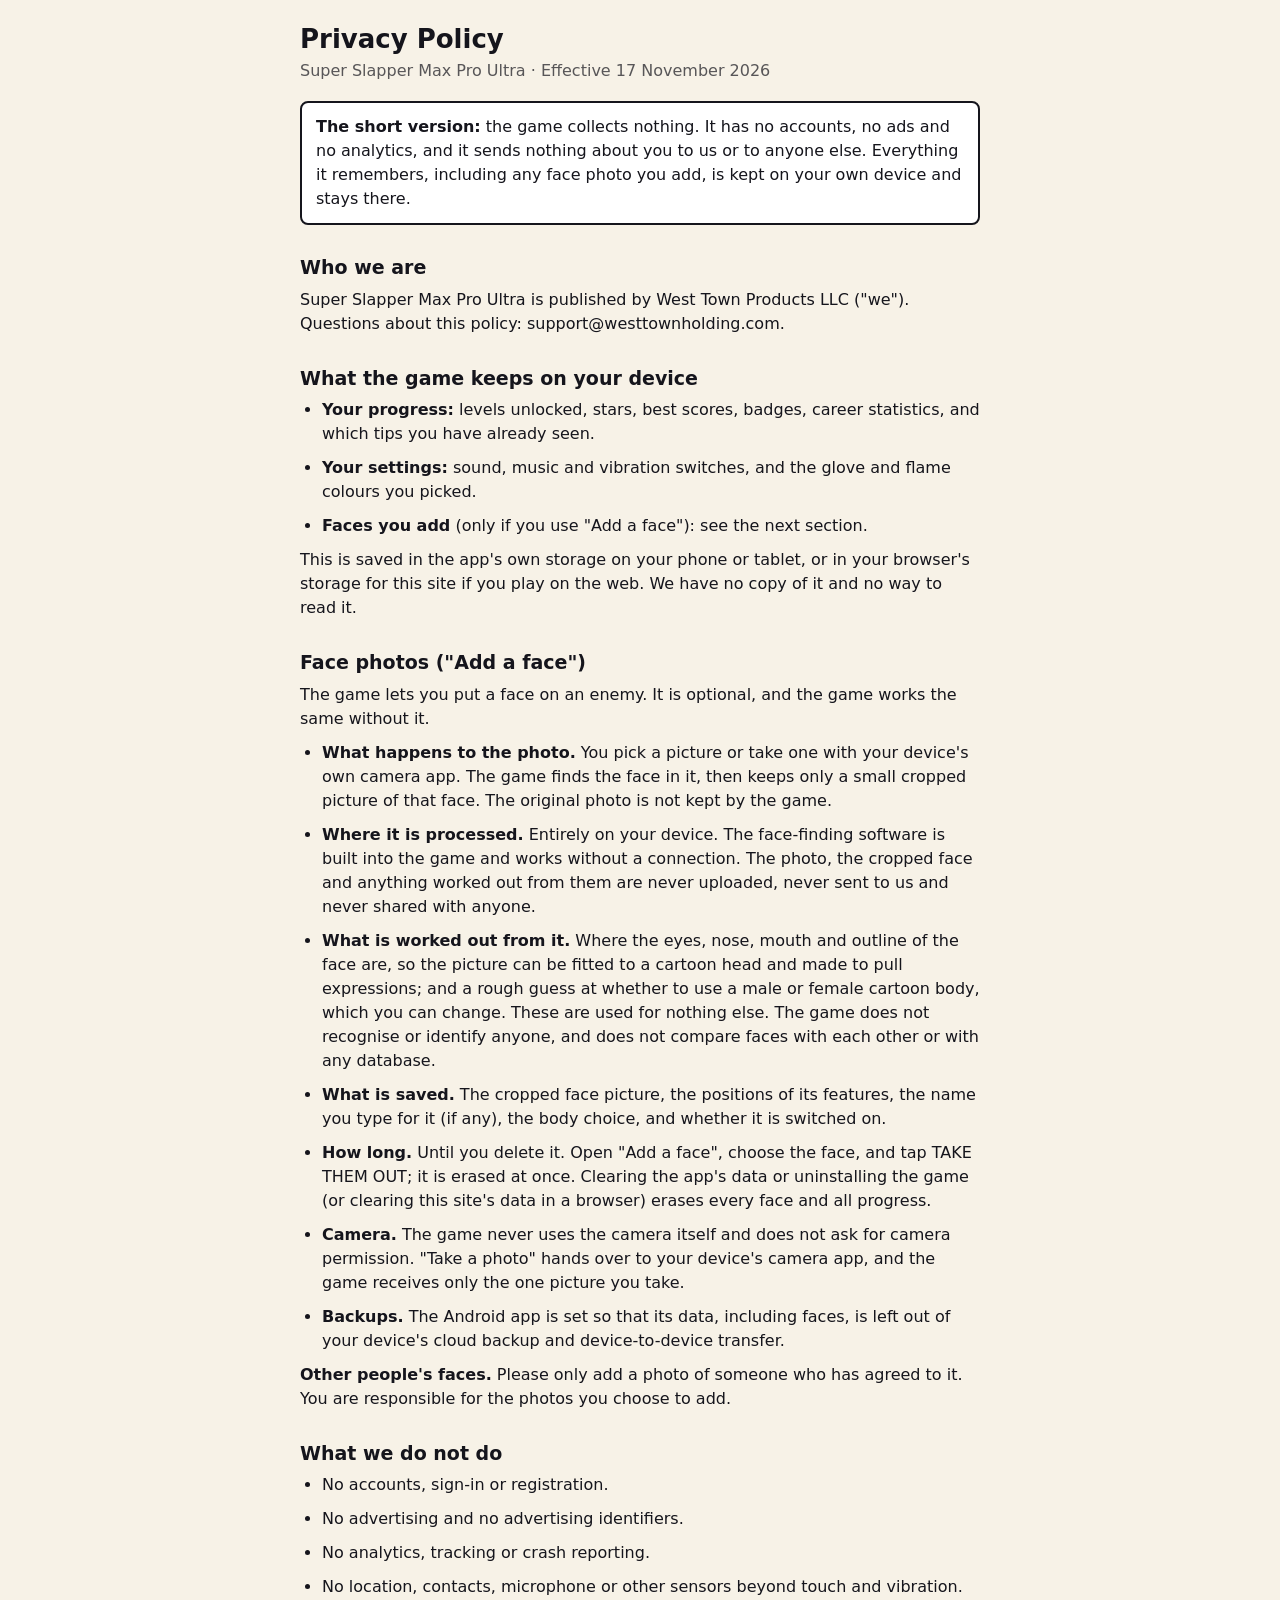
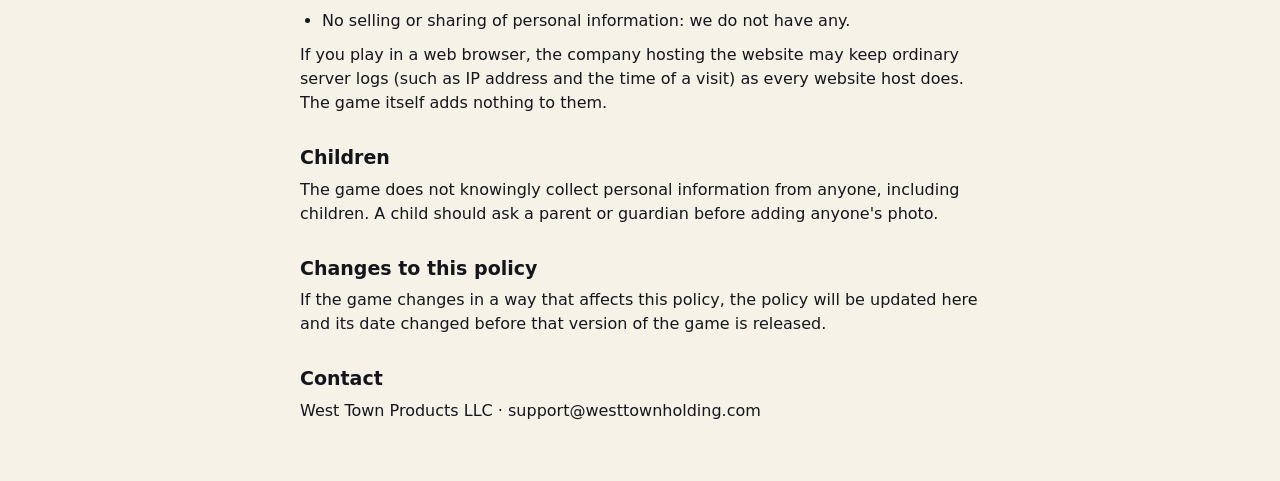
==== privacy.html @ 68d76c43 "Super Slapper Max Pro Ultra v0.50.1 (web build)" ====
<!doctype html>
<html lang="en">
<head>
  <meta charset="utf-8" />
  <meta name="viewport" content="width=device-width, initial-scale=1" />
  <title>Privacy Policy · Super Slapper Max Pro Ultra</title>
  <style>
    body { margin: 0; padding: 24px 18px 48px; font: 16px/1.5 system-ui, -apple-system, "Segoe UI", Roboto, sans-serif; color: #15151c; background: #f7f2e7; }
    main { max-width: 680px; margin: 0 auto; }
    h1 { font-size: 26px; line-height: 1.2; margin: 0 0 4px; } h2 { font-size: 19px; margin: 28px 0 6px; }
    p, li { margin: 0 0 10px; } ul { padding-left: 22px; margin: 0 0 10px; } .date { opacity: .7; margin-bottom: 18px; }
    .short { padding: 12px 14px; background: #fff; border: 2px solid #15151c; border-radius: 8px; }
  </style>
</head>
<body>
<!-- The game shows everything inside <main> on its own PRIVACY screen (ui.js privacy), and this page is also what the
     stores link to. Keep it true: if the game ever starts sending anything anywhere, this has to change first. -->
<main>
  <h1>Privacy Policy</h1>
  <p class="date">Super Slapper Max Pro Ultra · Effective 17 November 2026</p>

  <p class="short"><b>The short version:</b> the game collects nothing. It has no accounts, no ads and no analytics, and it sends nothing about you to us or to anyone else. Everything it remembers, including any face photo you add, is kept on your own device and stays there.</p>

  <h2>Who we are</h2>
  <p>Super Slapper Max Pro Ultra is published by West Town Products LLC ("we"). Questions about this policy: support@westtownholding.com.</p>

  <h2>What the game keeps on your device</h2>
  <ul>
    <li><b>Your progress:</b> levels unlocked, stars, best scores, badges, career statistics, and which tips you have already seen.</li>
    <li><b>Your settings:</b> sound, music and vibration switches, and the glove and flame colours you picked.</li>
    <li><b>Faces you add</b> (only if you use "Add a face"): see the next section.</li>
  </ul>
  <p>This is saved in the app's own storage on your phone or tablet, or in your browser's storage for this site if you play on the web. We have no copy of it and no way to read it.</p>

  <h2>Face photos ("Add a face")</h2>
  <p>The game lets you put a face on an enemy. It is optional, and the game works the same without it.</p>
  <ul>
    <li><b>What happens to the photo.</b> You pick a picture or take one with your device's own camera app. The game finds the face in it, then keeps only a small cropped picture of that face. The original photo is not kept by the game.</li>
    <li><b>Where it is processed.</b> Entirely on your device. The face-finding software is built into the game and works without a connection. The photo, the cropped face and anything worked out from them are never uploaded, never sent to us and never shared with anyone.</li>
    <li><b>What is worked out from it.</b> Where the eyes, nose, mouth and outline of the face are, so the picture can be fitted to a cartoon head and made to pull expressions; and a rough guess at whether to use a male or female cartoon body, which you can change. These are used for nothing else. The game does not recognise or identify anyone, and does not compare faces with each other or with any database.</li>
    <li><b>What is saved.</b> The cropped face picture, the positions of its features, the name you type for it (if any), the body choice, and whether it is switched on.</li>
    <li><b>How long.</b> Until you delete it. Open "Add a face", choose the face, and tap TAKE THEM OUT; it is erased at once. Clearing the app's data or uninstalling the game (or clearing this site's data in a browser) erases every face and all progress.</li>
    <li><b>Camera.</b> The game never uses the camera itself and does not ask for camera permission. "Take a photo" hands over to your device's camera app, and the game receives only the one picture you take.</li>
    <li><b>Backups.</b> The Android app is set so that its data, including faces, is left out of your device's cloud backup and device-to-device transfer.</li>
  </ul>
  <p><b>Other people's faces.</b> Please only add a photo of someone who has agreed to it. You are responsible for the photos you choose to add.</p>

  <h2>What we do not do</h2>
  <ul>
    <li>No accounts, sign-in or registration.</li>
    <li>No advertising and no advertising identifiers.</li>
    <li>No analytics, tracking or crash reporting.</li>
    <li>No location, contacts, microphone or other sensors beyond touch and vibration.</li>
    <li>No selling or sharing of personal information: we do not have any.</li>
  </ul>
  <p>If you play in a web browser, the company hosting the website may keep ordinary server logs (such as IP address and the time of a visit) as every website host does. The game itself adds nothing to them.</p>

  <h2>Children</h2>
  <p>The game does not knowingly collect personal information from anyone, including children. A child should ask a parent or guardian before adding anyone's photo.</p>

  <h2>Changes to this policy</h2>
  <p>If the game changes in a way that affects this policy, the policy will be updated here and its date changed before that version of the game is released.</p>

  <h2>Contact</h2>
  <p>West Town Products LLC · support@westtownholding.com</p>
</main>
</body>
</html>
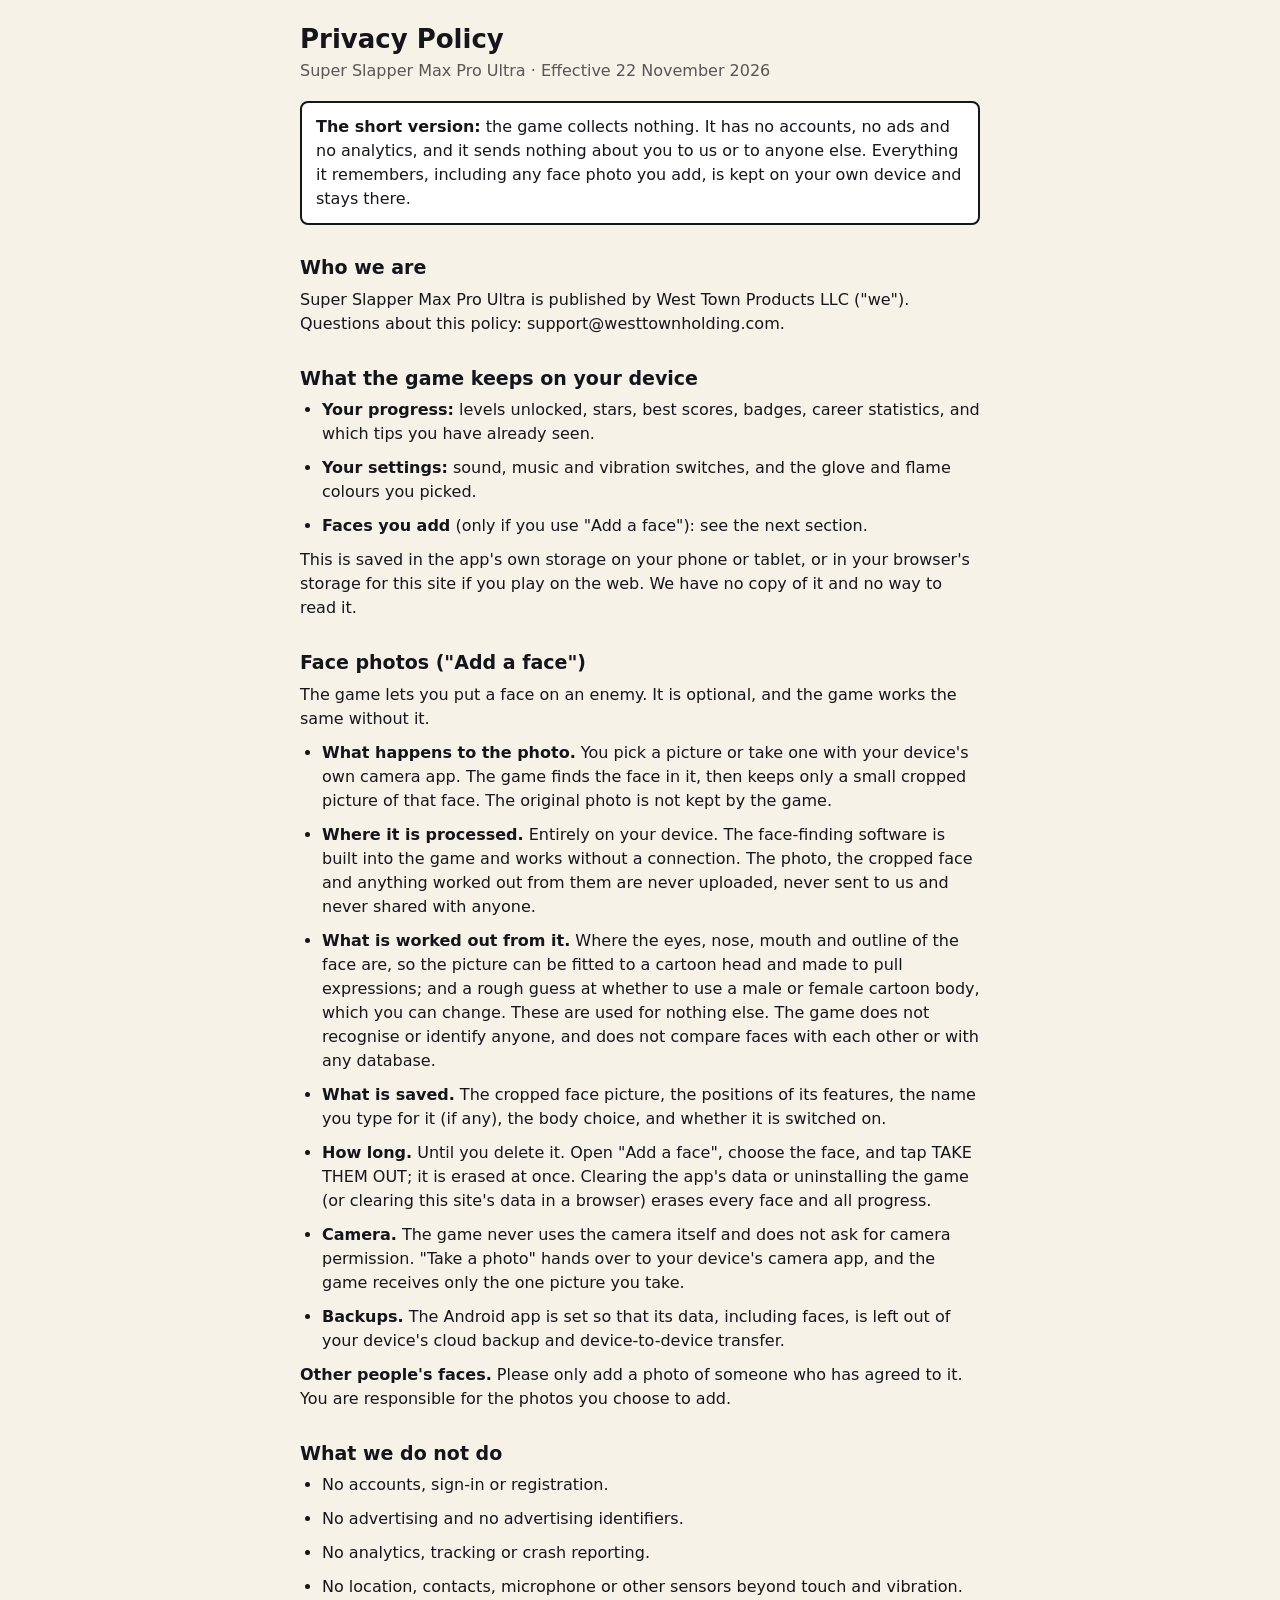
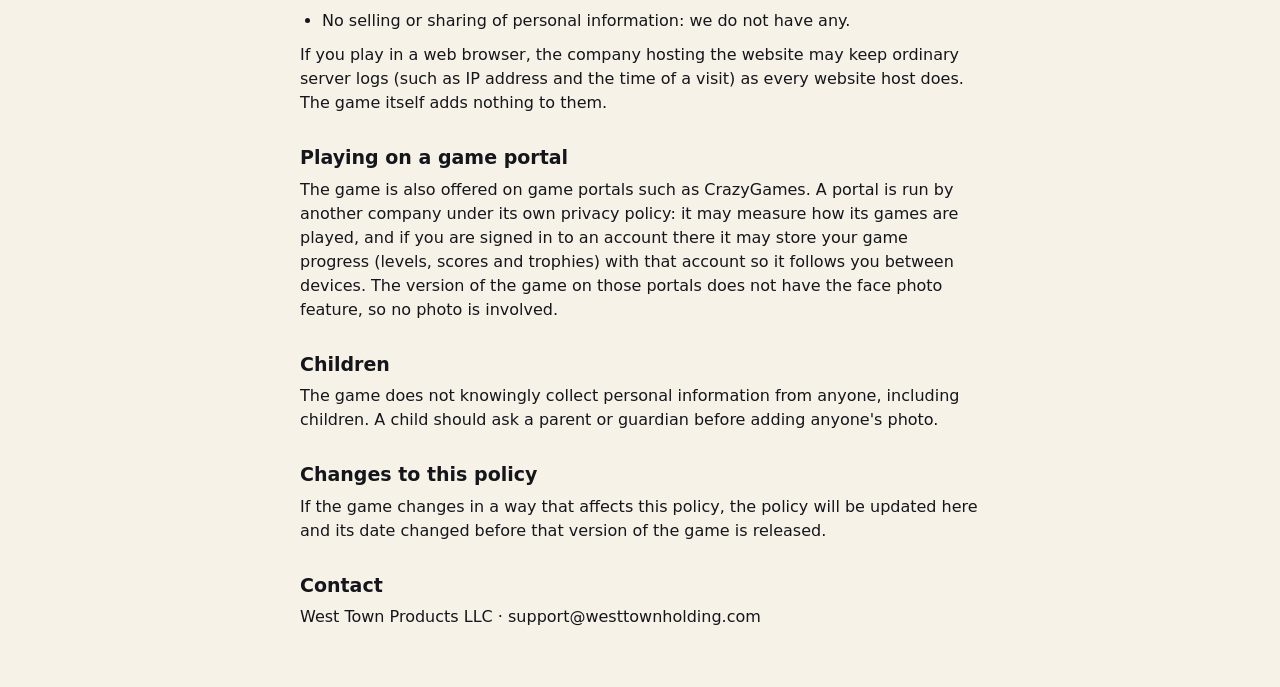
==== commit 5e94b038: "Super Slapper Max Pro Ultra v0.51.1 (web build)" ====
--- a/privacy.html
+++ b/privacy.html
@@ -17,7 +17,7 @@
      stores link to. Keep it true: if the game ever starts sending anything anywhere, this has to change first. -->
 <main>
   <h1>Privacy Policy</h1>
-  <p class="date">Super Slapper Max Pro Ultra · Effective 17 November 2026</p>
+  <p class="date">Super Slapper Max Pro Ultra · Effective 22 November 2026</p>
 
   <p class="short"><b>The short version:</b> the game collects nothing. It has no accounts, no ads and no analytics, and it sends nothing about you to us or to anyone else. Everything it remembers, including any face photo you add, is kept on your own device and stays there.</p>
 
@@ -55,6 +55,9 @@
   </ul>
   <p>If you play in a web browser, the company hosting the website may keep ordinary server logs (such as IP address and the time of a visit) as every website host does. The game itself adds nothing to them.</p>
 
+  <h2>Playing on a game portal</h2>
+  <p>The game is also offered on game portals such as CrazyGames. A portal is run by another company under its own privacy policy: it may measure how its games are played, and if you are signed in to an account there it may store your game progress (levels, scores and trophies) with that account so it follows you between devices. The version of the game on those portals does not have the face photo feature, so no photo is involved.</p>
+
   <h2>Children</h2>
   <p>The game does not knowingly collect personal information from anyone, including children. A child should ask a parent or guardian before adding anyone's photo.</p>
 
